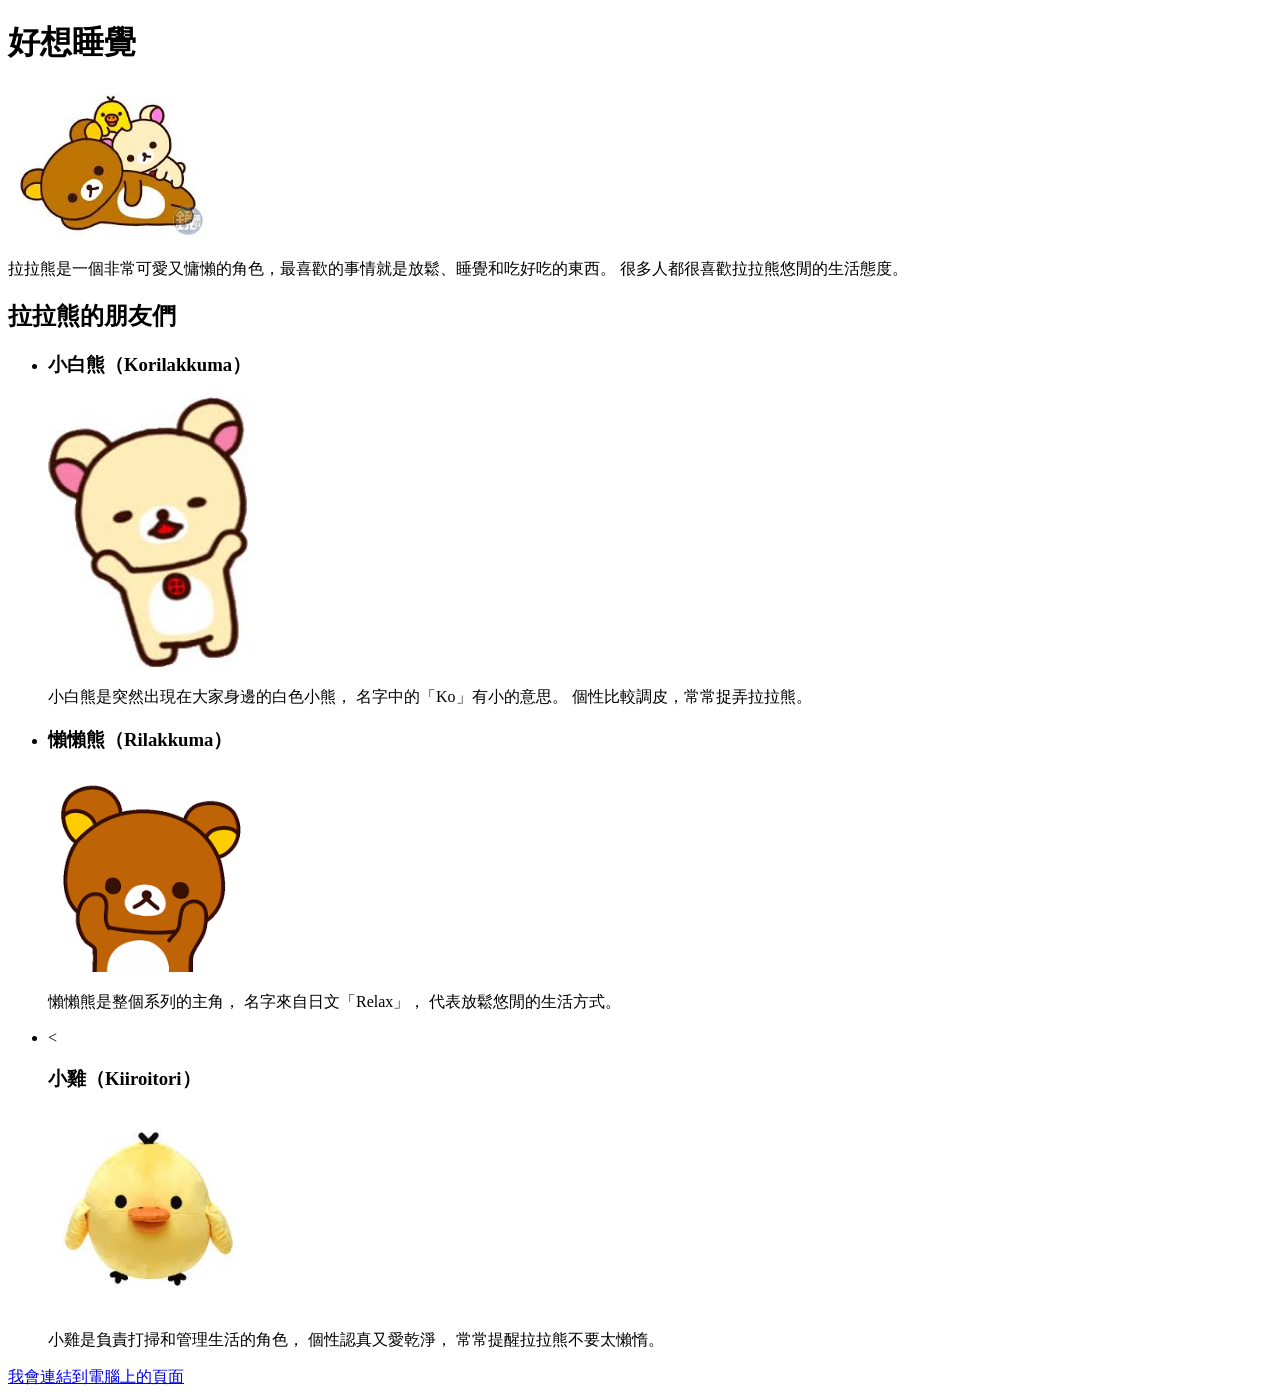
==== index.html @ 0cdb5a7a "0313" ====
<!DOCTYPE html>

<html lang="zh-Hant-TW">

<head>
<meta charset="utf-8">
<title>拉拉熊角色介紹</title>
</head>

<body>

<h1>好想睡覺</h1>

<img src="拉拉熊們.jfif" width="200" alt="拉拉熊">

<p>
拉拉熊是一個非常可愛又慵懶的角色，最喜歡的事情就是放鬆、睡覺和吃好吃的東西。
很多人都很喜歡拉拉熊悠閒的生活態度。
</p>

<h2>拉拉熊的朋友們</h2>


<ul>
    <li><h3>小白熊（Korilakkuma）</h3></li>
<img src="小白熊 .jfif" width="200" alt="小白熊">
<p>
小白熊是突然出現在大家身邊的白色小熊，
名字中的「Ko」有小的意思。
個性比較調皮，常常捉弄拉拉熊。
</p>

    <li><h3>懶懶熊（Rilakkuma）</h3></li>
<img src="拉拉熊.png" width="200" alt="拉拉熊">
<p>
懶懶熊是整個系列的主角，
名字來自日文「Relax」，
代表放鬆悠閒的生活方式。
</p>

    <li><<h3>小雞（Kiiroitori）</h3></li>
<img src="小雞.jfif" width="200" alt="小雞">
<p>
小雞是負責打掃和管理生活的角色，
個性認真又愛乾淨，
常常提醒拉拉熊不要太懶惰。
</ul>
</p>
<a href="new place.html"> 我會連結到電腦上的頁面</a>



</body>

</html>
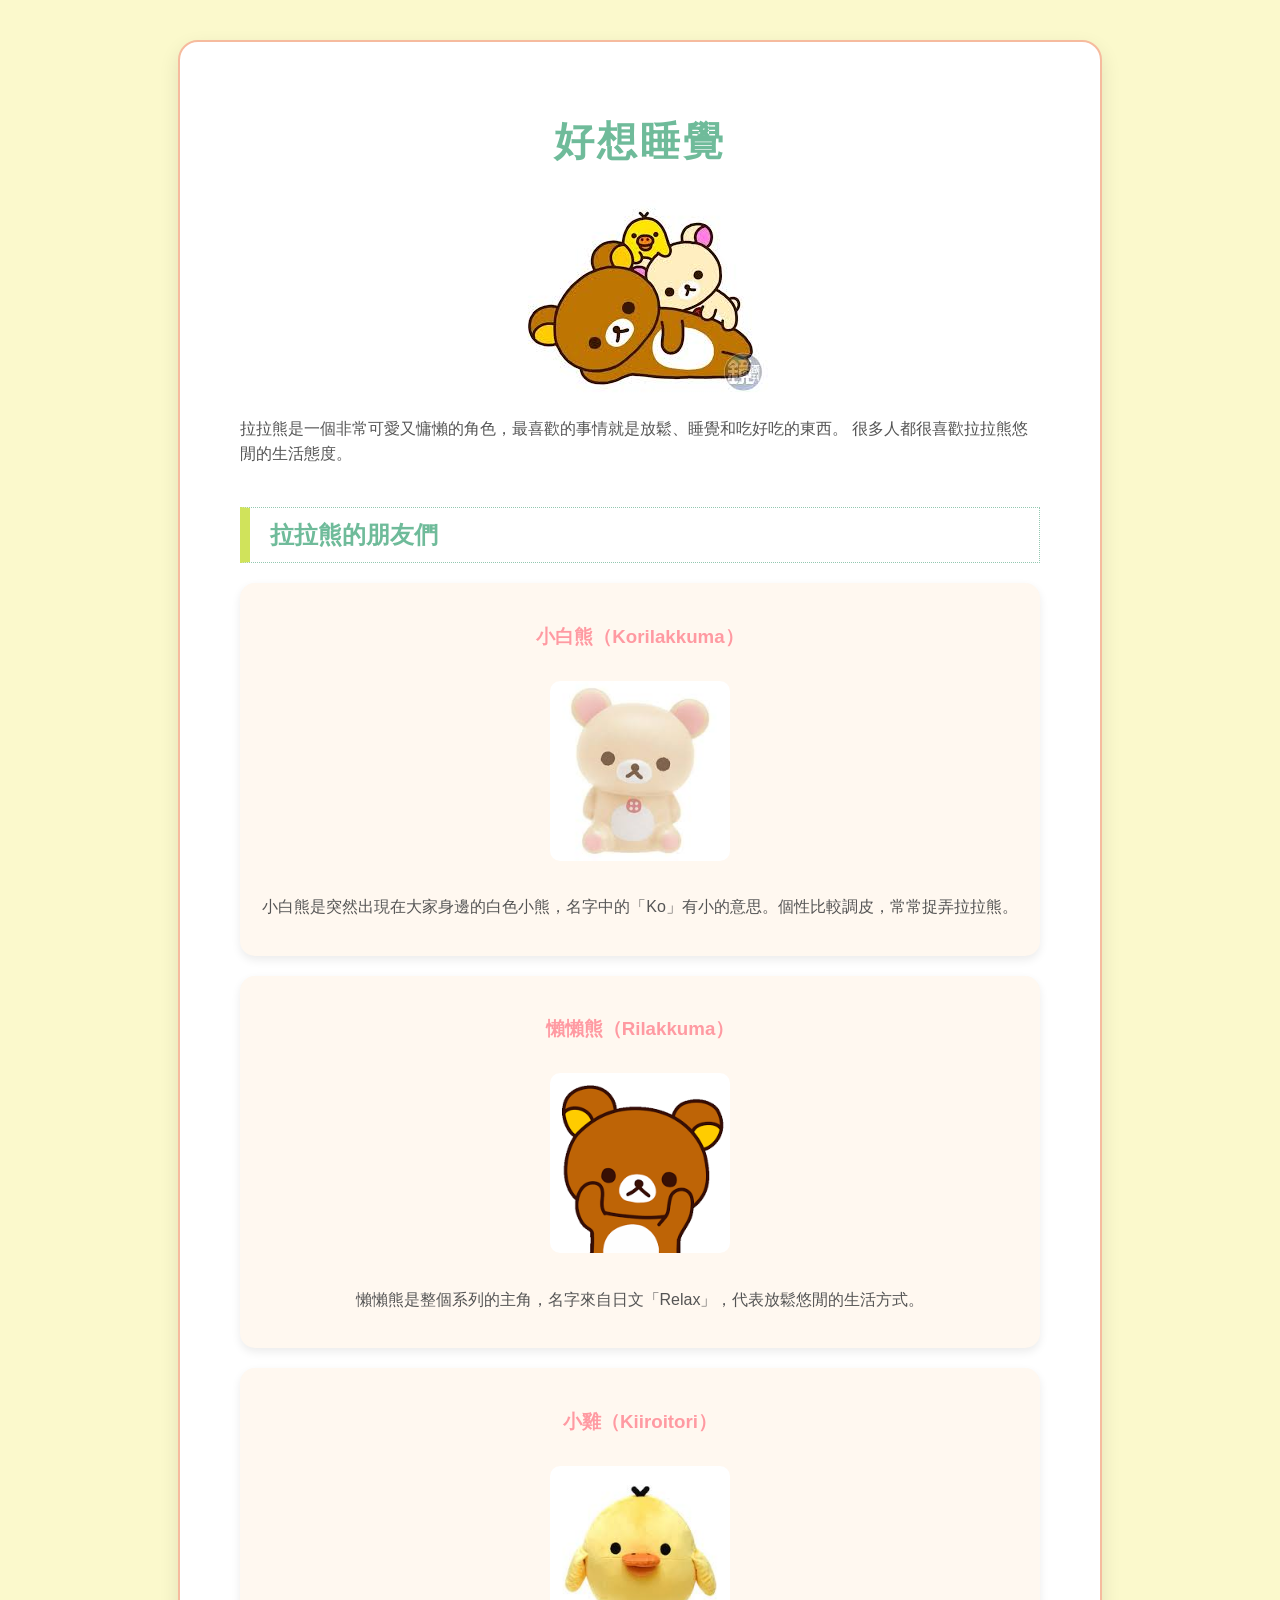
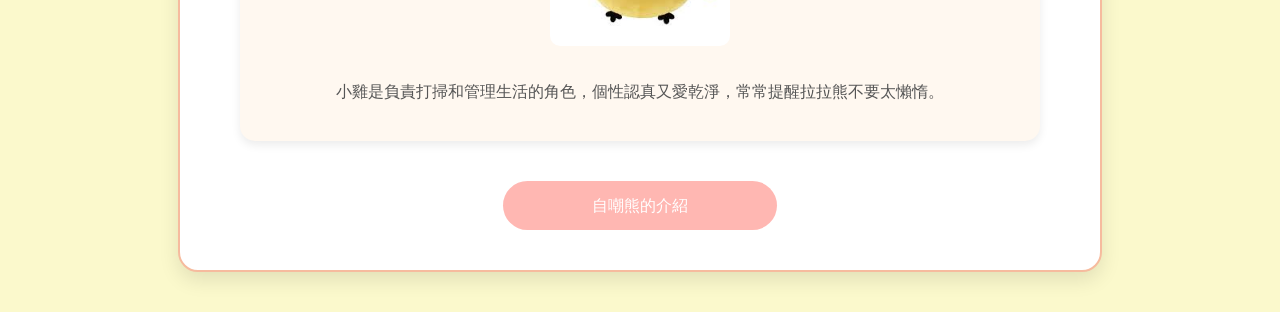
==== commit 1ab3f63e: "add css" ====
--- a/index.html
+++ b/index.html
@@ -1,17 +1,17 @@
 <!DOCTYPE html>
-
 <html lang="zh-Hant-TW">
-
 <head>
 <meta charset="utf-8">
 <title>拉拉熊角色介紹</title>
+<link href="style.css" rel="stylesheet">
 </head>
 
 <body>
+<div id="wrap">
 
 <h1>好想睡覺</h1>
 
-<img src="拉拉熊們.jfif" width="200" alt="拉拉熊">
+<img src="拉拉熊們.jfif" alt="拉拉熊" class="main-img">
 
 <p>
 拉拉熊是一個非常可愛又慵懶的角色，最喜歡的事情就是放鬆、睡覺和吃好吃的東西。
@@ -20,36 +20,30 @@
 
 <h2>拉拉熊的朋友們</h2>
 
+<ul class="character-list">
 
-<ul>
-    <li><h3>小白熊（Korilakkuma）</h3></li>
-<img src="小白熊 .jfif" width="200" alt="小白熊">
-<p>
-小白熊是突然出現在大家身邊的白色小熊，
-名字中的「Ko」有小的意思。
-個性比較調皮，常常捉弄拉拉熊。
-</p>
+<li>
+    <h3>小白熊（Korilakkuma）</h3>
+    <img src="小白熊.jfif" alt="小白熊">
+    <p>小白熊是突然出現在大家身邊的白色小熊，名字中的「Ko」有小的意思。個性比較調皮，常常捉弄拉拉熊。</p>
+</li>
 
-    <li><h3>懶懶熊（Rilakkuma）</h3></li>
-<img src="拉拉熊.png" width="200" alt="拉拉熊">
-<p>
-懶懶熊是整個系列的主角，
-名字來自日文「Relax」，
-代表放鬆悠閒的生活方式。
-</p>
+<li>
+    <h3>懶懶熊（Rilakkuma）</h3>
+    <img src="拉拉熊.png" alt="拉拉熊">
+    <p>懶懶熊是整個系列的主角，名字來自日文「Relax」，代表放鬆悠閒的生活方式。</p>
+</li>
 
-    <li><<h3>小雞（Kiiroitori）</h3></li>
-<img src="小雞.jfif" width="200" alt="小雞">
-<p>
-小雞是負責打掃和管理生活的角色，
-個性認真又愛乾淨，
-常常提醒拉拉熊不要太懶惰。
+<li>
+    <h3>小雞（Kiiroitori）</h3>
+    <img src="小雞.jfif" alt="小雞">
+    <p>小雞是負責打掃和管理生活的角色，個性認真又愛乾淨，常常提醒拉拉熊不要太懶惰。</p>
+</li>
+
 </ul>
-</p>
-<a href="new place.html"> 我會連結到電腦上的頁面</a>
 
+<a href="new place.html" class="btn">自嘲熊的介紹</a>
 
-
+</div>
 </body>
-
-</html>
+</html>
--- a/style.css
+++ b/style.css
@@ -0,0 +1,94 @@
+/* 整體背景 */
+body {
+    background-color: #fbf9cc;
+    background-image: url(https://i.imgur.com/0C1CQ84.png);
+    background-repeat: repeat-x;
+    font-family: "微軟正黑體", sans-serif;
+    line-height: 1.6;
+}
+
+/* 外框 */
+#wrap {
+    width: 800px;
+    margin: 40px auto;
+    padding: 40px 60px;
+    border-radius: 20px;
+    border: 2px solid #f6bb9e;
+    background-color: #fff;
+    box-shadow: 0 8px 20px rgba(0,0,0,0.1);
+}
+
+/* 主標題 */
+h1 {
+    color: #6fbb9a;
+    text-align: center;
+    font-size: 250%;
+    letter-spacing: 3px;
+}
+
+/* 副標題 */
+h2 {
+    color: #6fbb9a;
+    border: #94c8b1 1px dotted;
+    border-left: #d0e35b 10px solid;
+    padding: 8px 20px;
+    margin-top: 40px;
+}
+
+/* 角色標題 */
+h3 {
+    color: #ff9aa2;
+}
+
+/* 主圖片 */
+.main-img {
+    display: block;
+    margin: 20px auto;
+    border-radius: 15px;
+}
+
+/* 角色列表 */
+.character-list {
+    list-style: none;
+    padding: 0;
+}
+
+/* 每個角色卡片 */
+.character-list li {
+    background: #fff8f0;
+    margin: 20px 0;
+    padding: 20px;
+    border-radius: 15px;
+    box-shadow: 0 4px 10px rgba(0,0,0,0.08);
+    text-align: center;
+}
+
+/* 角色圖片 */
+.character-list img {
+    width: 180px;
+    border-radius: 10px;
+    margin: 10px 0;
+}
+
+/* 文字 */
+p {
+    color: #555;
+}
+
+/* 按鈕 */
+.btn {
+    display: block;
+    width: 250px;
+    text-align: center;
+    margin: 40px auto 0;
+    padding: 12px;
+    background-color: #ffb7b2;
+    color: white;
+    text-decoration: none;
+    border-radius: 30px;
+    transition: 0.3s;
+}
+
+.btn:hover {
+    background-color: #ff9aa2;
+}
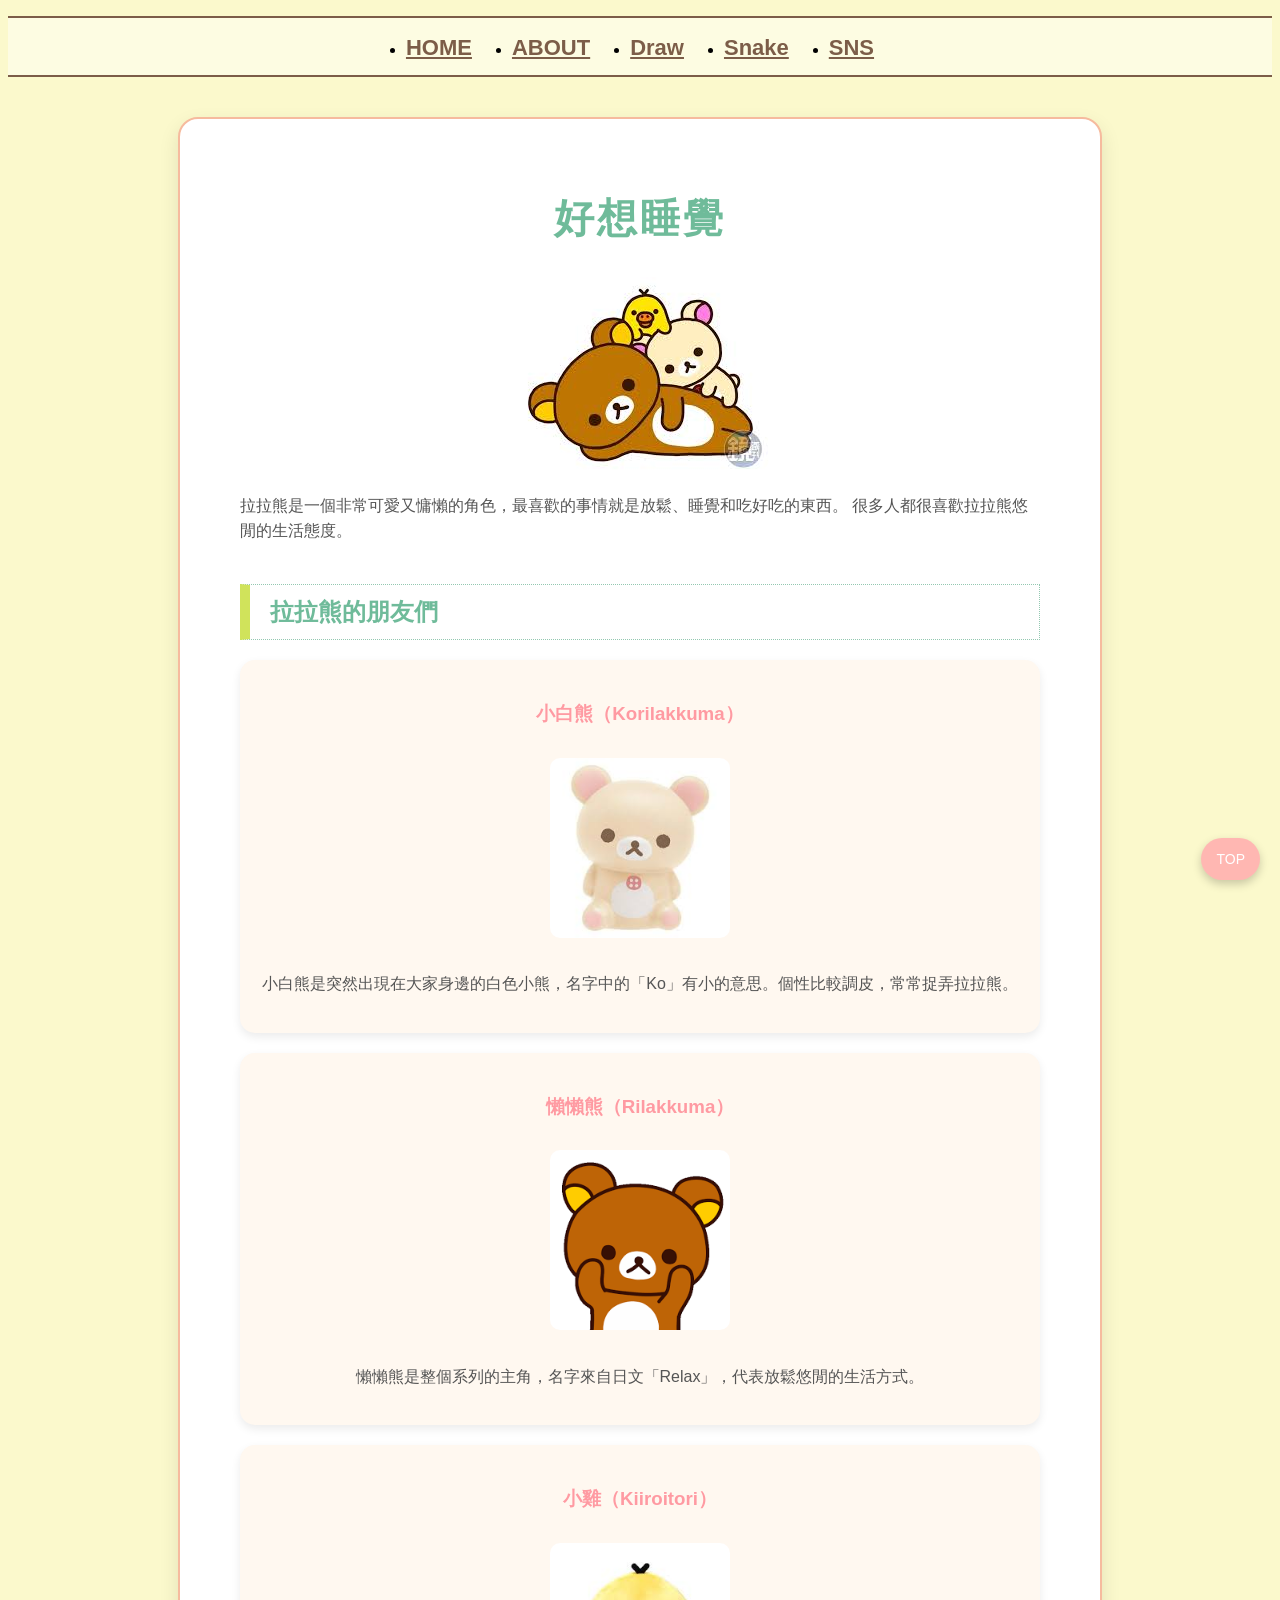
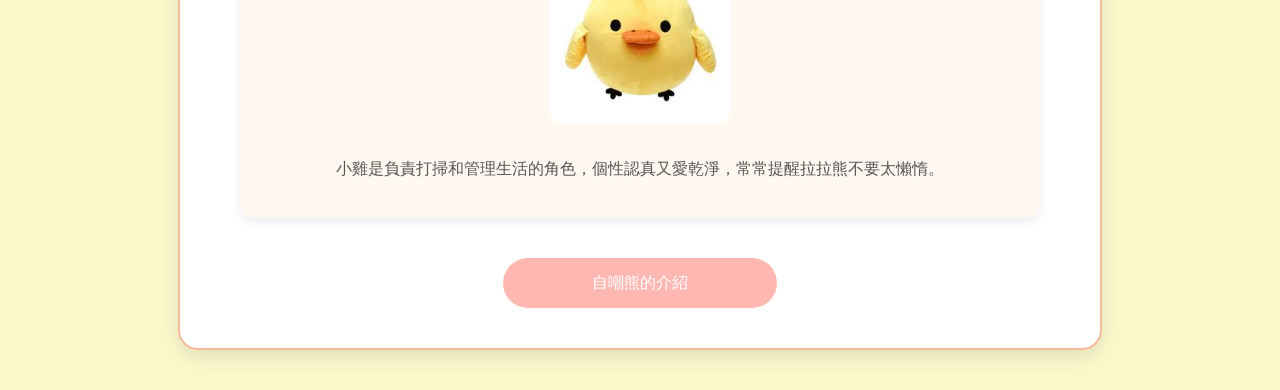
==== commit 74868032: "add top" ====
--- a/index.html
+++ b/index.html
@@ -1,5 +1,6 @@
 <!DOCTYPE html>
 <html lang="zh-Hant-TW">
+
 <head>
 <meta charset="utf-8">
 <title>拉拉熊角色介紹</title>
@@ -7,6 +8,21 @@
 </head>
 
 <body>
+
+<!-- 導覽列 -->
+<header>
+  <nav>
+    <ul>
+      <li><a href="#">HOME</a></li>
+      <li><a href="#">ABOUT</a></li>
+      <li><a href="#">Draw</a></li>
+      <li><a href="#">Snake</a></li>
+      <li><a href="#">SNS</a></li>
+    </ul>
+  </nav>
+</header>
+
+<!-- 外框開始 -->
 <div id="wrap">
 
 <h1>好想睡覺</h1>
@@ -45,5 +61,10 @@
 <a href="new place.html" class="btn">自嘲熊的介紹</a>
 
 </div>
+<!-- 外框結束 -->
+
+<!-- TOP 按鈕（放最外面） -->
+<a href="#wrap" id="top">TOP</a>
+
 </body>
 </html>
--- a/style.css
+++ b/style.css
@@ -91,4 +91,43 @@
 
 .btn:hover {
     background-color: #ff9aa2;
-}+}
+
+/* 回到頂部按鈕 */
+#top {
+    position: fixed;
+    bottom: 20px;
+    right: 20px;
+    background-color: #ffb7b2;
+    color: white;
+    padding: 10px 15px;
+    border-radius: 50px;
+    text-decoration: none;
+    font-size: 14px;
+    box-shadow: 0 4px 10px rgba(0,0,0,0.2);
+    transition: 0.3s;
+}
+
+#top:hover {
+    background-color: #ff9aa2;
+}
+
+header nav ul {
+  display: flex;
+  justify-content: center;
+  border-top: 2px solid #7c5d48;
+  border-bottom: 2px solid #7c5d48;
+  background-color: rgba(255,255,255,0.42);
+  padding: 12px 0px 10px;
+}
+header nav ul li {
+  margin: 0 20px;
+}
+header nav ul li a {
+  font-size: 22px;
+  font-weight: bold;
+  color: #7c5d48;
+}
+header nav ul li a:hover {
+  text-decoration: underline double;
+}
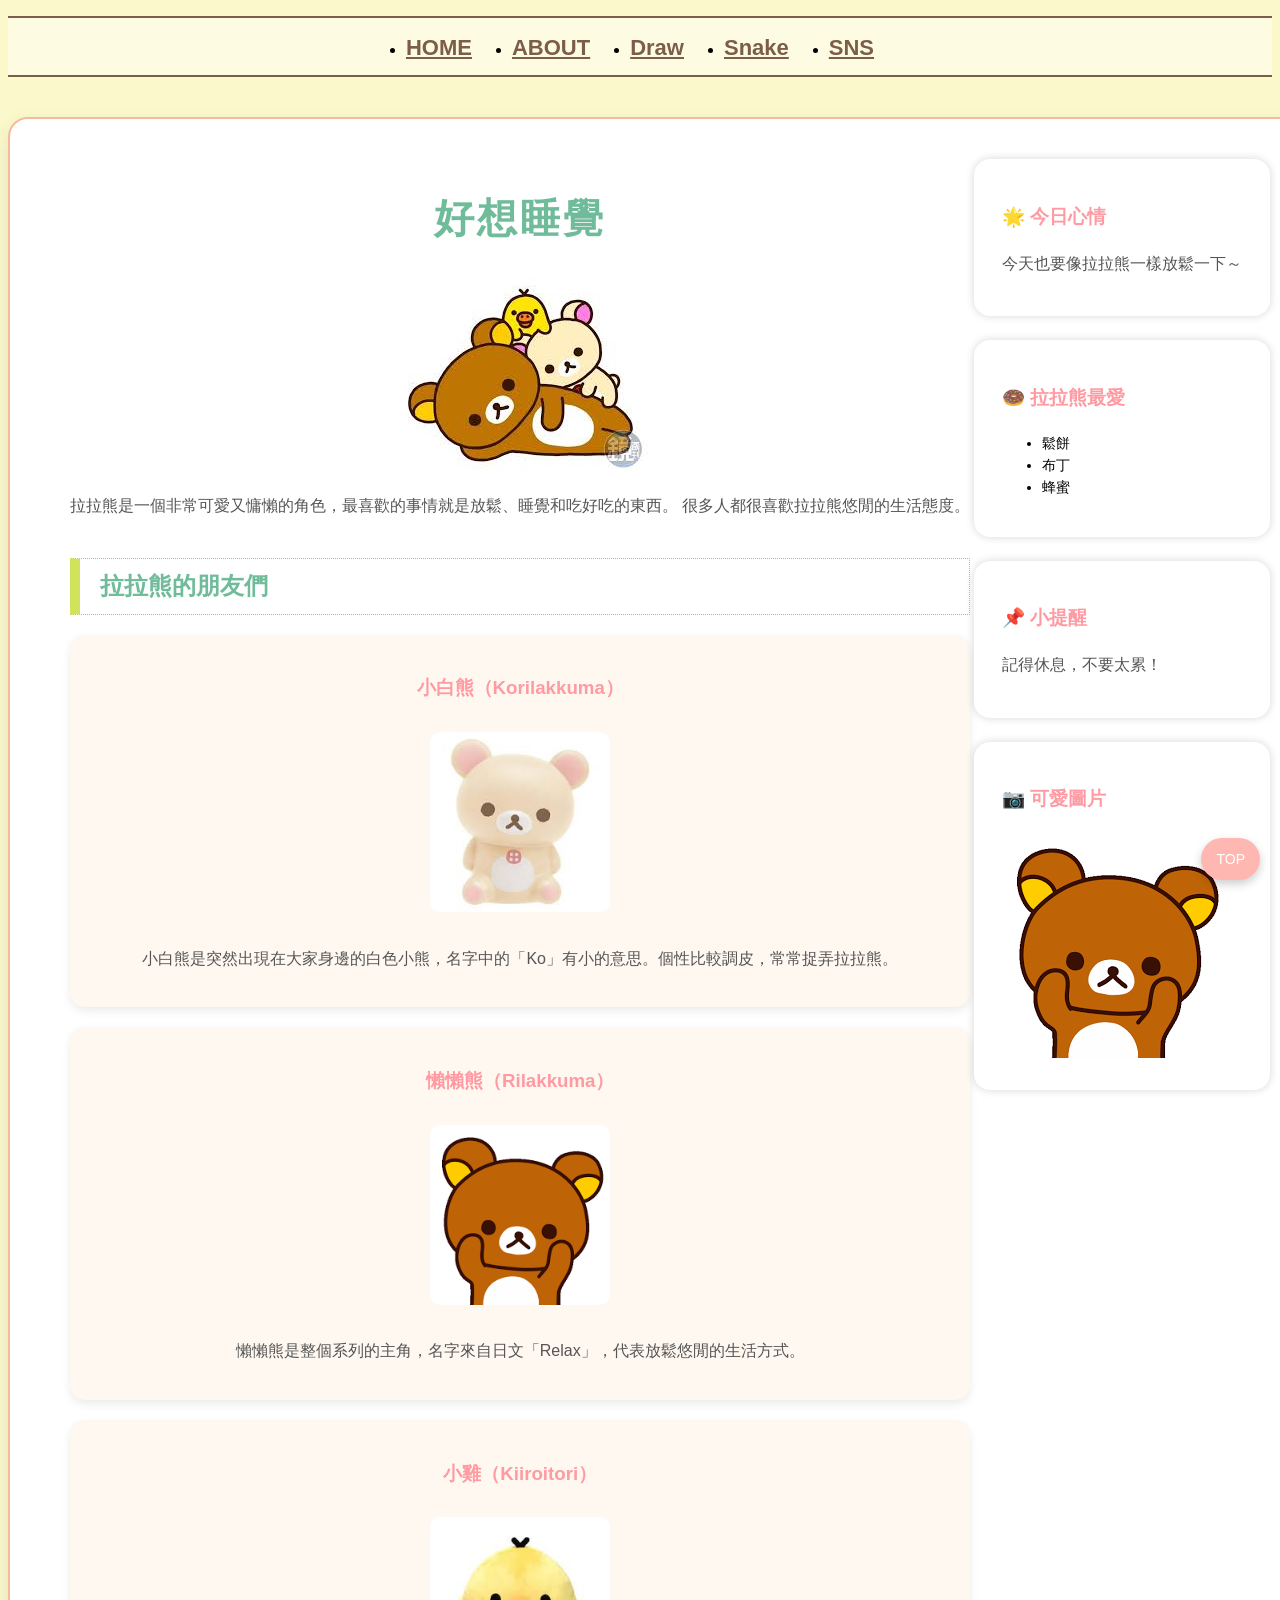
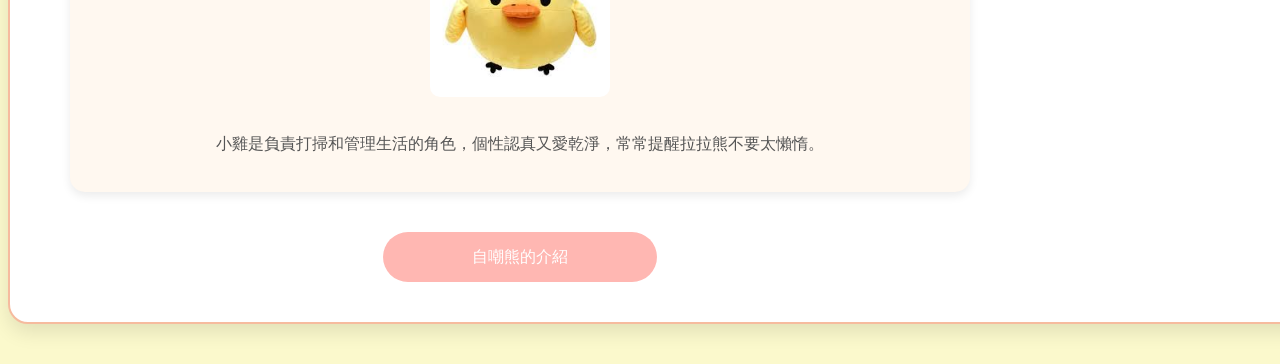
==== commit 238c0f76: "add more css" ====
--- a/index.html
+++ b/index.html
@@ -24,42 +24,66 @@
 
 <!-- 外框開始 -->
 <div id="wrap">
+  <main>
+    <h1>好想睡覺</h1>
 
-<h1>好想睡覺</h1>
+    <img src="拉拉熊們.jfif" alt="拉拉熊" class="main-img">
 
-<img src="拉拉熊們.jfif" alt="拉拉熊" class="main-img">
+    <p>
+    拉拉熊是一個非常可愛又慵懶的角色，最喜歡的事情就是放鬆、睡覺和吃好吃的東西。
+    很多人都很喜歡拉拉熊悠閒的生活態度。
+    </p>
 
-<p>
-拉拉熊是一個非常可愛又慵懶的角色，最喜歡的事情就是放鬆、睡覺和吃好吃的東西。
-很多人都很喜歡拉拉熊悠閒的生活態度。
-</p>
+    <h2>拉拉熊的朋友們</h2>
 
-<h2>拉拉熊的朋友們</h2>
+    <ul class="character-list">
 
-<ul class="character-list">
+    <li>
+        <h3>小白熊（Korilakkuma）</h3>
+        <img src="小白熊.jfif" alt="小白熊">
+        <p>小白熊是突然出現在大家身邊的白色小熊，名字中的「Ko」有小的意思。個性比較調皮，常常捉弄拉拉熊。</p>
+    </li>
 
-<li>
-    <h3>小白熊（Korilakkuma）</h3>
-    <img src="小白熊.jfif" alt="小白熊">
-    <p>小白熊是突然出現在大家身邊的白色小熊，名字中的「Ko」有小的意思。個性比較調皮，常常捉弄拉拉熊。</p>
-</li>
+    <li>
+        <h3>懶懶熊（Rilakkuma）</h3>
+        <img src="拉拉熊.png" alt="拉拉熊">
+        <p>懶懶熊是整個系列的主角，名字來自日文「Relax」，代表放鬆悠閒的生活方式。</p>
+    </li>
 
-<li>
-    <h3>懶懶熊（Rilakkuma）</h3>
-    <img src="拉拉熊.png" alt="拉拉熊">
-    <p>懶懶熊是整個系列的主角，名字來自日文「Relax」，代表放鬆悠閒的生活方式。</p>
-</li>
+    <li>
+        <h3>小雞（Kiiroitori）</h3>
+        <img src="小雞.jfif" alt="小雞">
+        <p>小雞是負責打掃和管理生活的角色，個性認真又愛乾淨，常常提醒拉拉熊不要太懶惰。</p>
+    </li>
 
-<li>
-    <h3>小雞（Kiiroitori）</h3>
-    <img src="小雞.jfif" alt="小雞">
-    <p>小雞是負責打掃和管理生活的角色，個性認真又愛乾淨，常常提醒拉拉熊不要太懶惰。</p>
-</li>
+    </ul>
 
-</ul>
+    <a href="new place.html" class="btn">自嘲熊的介紹</a>
+    </main>
+<aside>
+  <nav class="my-favorites">
+    <h3>🌟 今日心情</h3>
+    <p>今天也要像拉拉熊一樣放鬆一下～</p>
+  </nav>
+  <nav class="status-box">
+    <h3>🍩 拉拉熊最愛</h3>
+    <ul>
+      <li>鬆餅</li>
+      <li>布丁</li>
+      <li>蜂蜜</li>
+    </ul>
+  </nav>
 
-<a href="new place.html" class="btn">自嘲熊的介紹</a>
+  <nav class="card">
+    <h3>📌 小提醒</h3>
+    <p>記得休息，不要太累！</p>
+  </nav>
 
+  <nav class="card">
+    <h3>📷 可愛圖片</h3>
+    <img src="拉拉熊.png" alt="拉拉熊" class="side-img">
+  </nav>
+</aside>
 </div>
 <!-- 外框結束 -->
 
--- a/style.css
+++ b/style.css
@@ -7,15 +7,34 @@
     line-height: 1.6;
 }
 
+aside nav {
+  border-radius: 16px;
+  background-color: #ffffff;
+  box-shadow: 0px 0px 8px rgba(0,0,0,0.16);
+  padding: 24px 28px;
+  margin-bottom: 24px;
+}
+aside nav h2 {
+  margin-bottom: 18px;
+  font-size: 22px;
+  font-weight: bold;
+  color: #7c5d48;
+}
+aside nav ul {
+  font-size: 14px;
+}
+
 /* 外框 */
 #wrap {
-    width: 800px;
+    width: 1200px;
     margin: 40px auto;
     padding: 40px 60px;
     border-radius: 20px;
     border: 2px solid #f6bb9e;
     background-color: #fff;
     box-shadow: 0 8px 20px rgba(0,0,0,0.1);
+    display: flex;
+    justify-content: space-between;
 }
 
 /* 主標題 */
@@ -131,3 +150,7 @@
 header nav ul li a:hover {
   text-decoration: underline double;
 }
+.sidebar {
+  position: sticky;
+  top: 20px;
+}
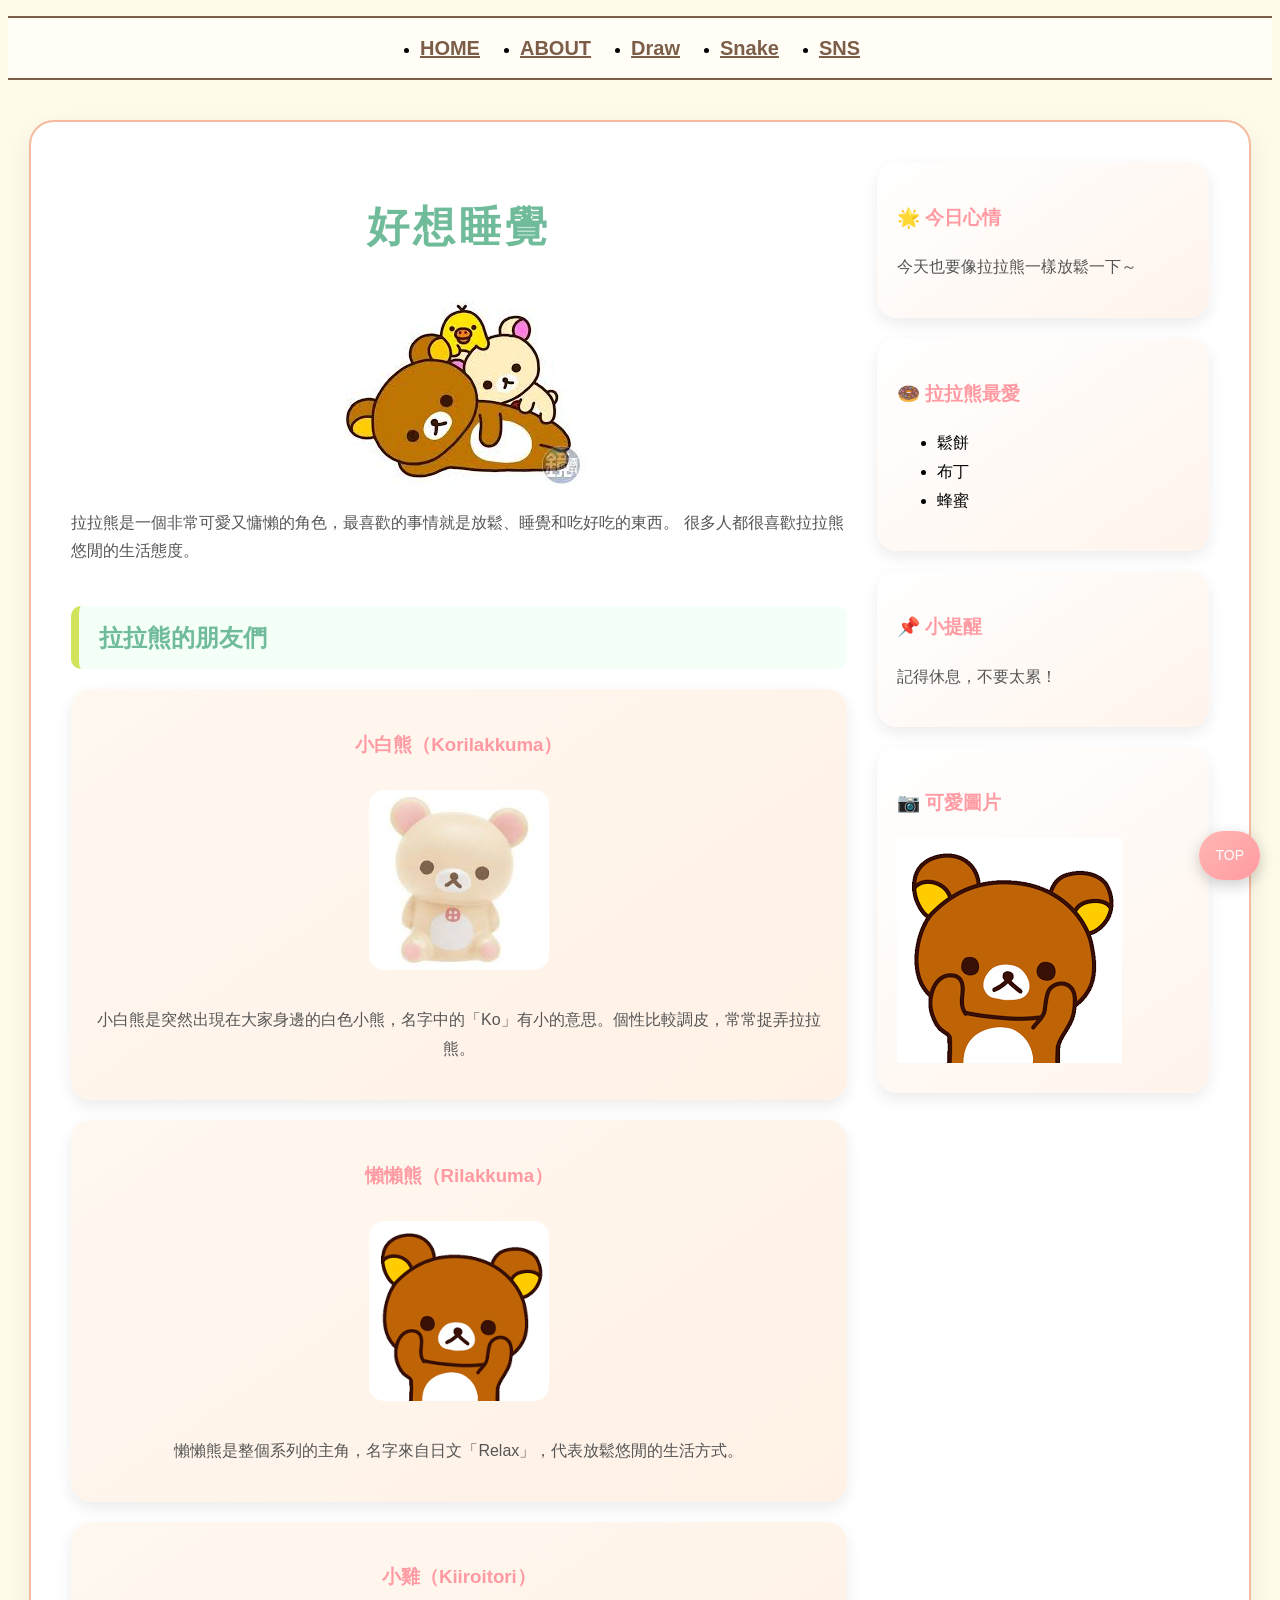
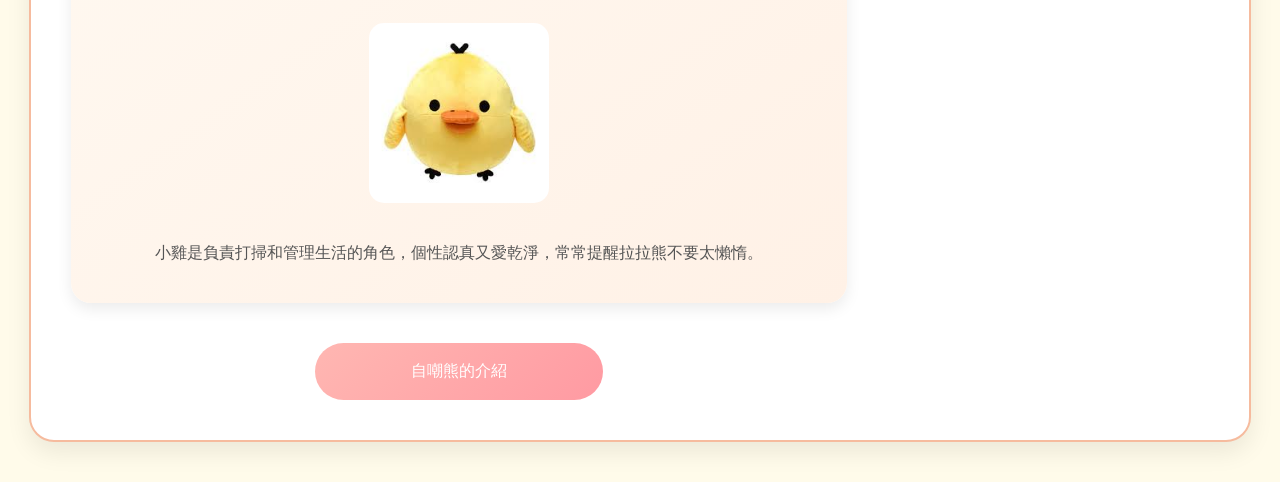
==== commit 720435da: "add js" ====
--- a/index.html
+++ b/index.html
@@ -5,6 +5,7 @@
 <meta charset="utf-8">
 <title>拉拉熊角色介紹</title>
 <link href="style.css" rel="stylesheet">
+<script src="script.js" defer></script>
 </head>
 
 <body>
@@ -60,7 +61,7 @@
 
     <a href="new place.html" class="btn">自嘲熊的介紹</a>
     </main>
-<aside>
+<aside class="sidebar">
   <nav class="my-favorites">
     <h3>🌟 今日心情</h3>
     <p>今天也要像拉拉熊一樣放鬆一下～</p>
@@ -90,5 +91,9 @@
 <!-- TOP 按鈕（放最外面） -->
 <a href="#wrap" id="top">TOP</a>
 
+
+  <script>
+      //JavaScript寫這裡
+  </script>
 </body>
 </html>
--- a/style.css
+++ b/style.css
@@ -1,107 +1,140 @@
-/* 整體背景 */
+/* 🌼 整體設定 */
 body {
-    background-color: #fbf9cc;
+    background-color: #fffbea;
     background-image: url(https://i.imgur.com/0C1CQ84.png);
     background-repeat: repeat-x;
-    font-family: "微軟正黑體", sans-serif;
-    line-height: 1.6;
+    font-family: "微軟正黑體", "Noto Sans TC", sans-serif;
+    line-height: 1.8;
 }
 
-aside nav {
-  border-radius: 16px;
-  background-color: #ffffff;
-  box-shadow: 0px 0px 8px rgba(0,0,0,0.16);
-  padding: 24px 28px;
-  margin-bottom: 24px;
-}
-aside nav h2 {
-  margin-bottom: 18px;
-  font-size: 22px;
-  font-weight: bold;
-  color: #7c5d48;
-}
-aside nav ul {
-  font-size: 14px;
+/* 🌸 外框 */
+#wrap {
+    max-width: 1200px;
+    width: 90%;
+    margin: 40px auto;
+    padding: 40px;
+    border-radius: 25px;
+    border: 2px solid #f6bb9e;
+    background-color: #ffffff;
+    box-shadow: 0 10px 25px rgba(0,0,0,0.08);
+
+    display: flex;
+    gap: 30px;
 }
 
-/* 外框 */
-#wrap {
-    width: 1200px;
-    margin: 40px auto;
-    padding: 40px 60px;
-    border-radius: 20px;
-    border: 2px solid #f6bb9e;
-    background-color: #fff;
-    box-shadow: 0 8px 20px rgba(0,0,0,0.1);
-    display: flex;
-    justify-content: space-between;
+/* 📱 RWD */
+@media (max-width: 768px) {
+    #wrap {
+        flex-direction: column;
+    }
+
+    main, aside {
+        width: 100%;
+    }
 }
 
-/* 主標題 */
+/* 🧸 主內容 */
+main {
+    width: 70%;
+}
+
+aside {
+    width: 30%;
+}
+
+/* 🌟 sticky側邊 */
+.sidebar {
+    position: sticky;
+    top: 20px;
+}
+
+/* 🧁 側邊卡片 */
+aside nav {
+    border-radius: 20px;
+    background: linear-gradient(145deg, #ffffff, #fff4ec);
+    box-shadow: 0 6px 15px rgba(0,0,0,0.08);
+    padding: 20px;
+    margin-bottom: 20px;
+    transition: 0.3s;
+}
+
+aside nav:hover {
+    transform: translateY(-5px);
+}
+
+/* 🏷 標題 */
 h1 {
     color: #6fbb9a;
     text-align: center;
-    font-size: 250%;
-    letter-spacing: 3px;
+    font-size: 260%;
+    letter-spacing: 4px;
 }
 
-/* 副標題 */
 h2 {
     color: #6fbb9a;
-    border: #94c8b1 1px dotted;
-    border-left: #d0e35b 10px solid;
-    padding: 8px 20px;
+    border-left: 8px solid #d0e35b;
+    background: #f4fff8;
+    padding: 10px 20px;
     margin-top: 40px;
+    border-radius: 10px;
 }
 
-/* 角色標題 */
 h3 {
     color: #ff9aa2;
 }
 
-/* 主圖片 */
+/* 🖼 圖片 */
+img {
+    max-width: 100%;
+    height: auto;
+}
+
 .main-img {
     display: block;
     margin: 20px auto;
-    border-radius: 15px;
+    border-radius: 20px;
 }
 
-/* 角色列表 */
+/* 📦 角色卡片 */
 .character-list {
     list-style: none;
     padding: 0;
 }
 
-/* 每個角色卡片 */
 .character-list li {
-    background: #fff8f0;
+    background: linear-gradient(145deg, #fff8f0, #fff1e6);
     margin: 20px 0;
     padding: 20px;
-    border-radius: 15px;
-    box-shadow: 0 4px 10px rgba(0,0,0,0.08);
+    border-radius: 20px;
+    box-shadow: 0 6px 15px rgba(0,0,0,0.08);
     text-align: center;
+    transition: 0.3s;
 }
 
-/* 角色圖片 */
+.character-list li:hover {
+    transform: translateY(-8px) scale(1.02);
+}
+
+/* 🧸 角色圖片 */
 .character-list img {
     width: 180px;
-    border-radius: 10px;
+    border-radius: 15px;
     margin: 10px 0;
 }
 
-/* 文字 */
+/* ✏️ 文字 */
 p {
     color: #555;
 }
 
-/* 按鈕 */
+/* 🍡 按鈕 */
 .btn {
     display: block;
-    width: 250px;
+    width: 260px;
     text-align: center;
     margin: 40px auto 0;
-    padding: 12px;
-    background-color: #ffb7b2;
+    padding: 14px;
+    background: linear-gradient(135deg, #ffb7b2, #ff9aa2);
     color: white;
     text-decoration: none;
     border-radius: 30px;
@@ -109,48 +142,50 @@
 }
 
 .btn:hover {
-    background-color: #ff9aa2;
+    transform: scale(1.05);
+    box-shadow: 0 5px 15px rgba(255,154,162,0.4);
 }
 
-/* 回到頂部按鈕 */
+/* 🔝 TOP按鈕 */
 #top {
     position: fixed;
     bottom: 20px;
     right: 20px;
-    background-color: #ffb7b2;
+    background: linear-gradient(135deg, #ffb7b2, #ff9aa2);
     color: white;
-    padding: 10px 15px;
+    padding: 12px 16px;
     border-radius: 50px;
     text-decoration: none;
     font-size: 14px;
-    box-shadow: 0 4px 10px rgba(0,0,0,0.2);
+    box-shadow: 0 5px 15px rgba(0,0,0,0.2);
     transition: 0.3s;
 }
 
 #top:hover {
-    background-color: #ff9aa2;
+    transform: translateY(-3px);
 }
 
+/* 🧭 導覽列 */
 header nav ul {
-  display: flex;
-  justify-content: center;
-  border-top: 2px solid #7c5d48;
-  border-bottom: 2px solid #7c5d48;
-  background-color: rgba(255,255,255,0.42);
-  padding: 12px 0px 10px;
+    display: flex;
+    justify-content: center;
+    border-top: 2px solid #7c5d48;
+    border-bottom: 2px solid #7c5d48;
+    background-color: rgba(255,255,255,0.6);
+    padding: 12px 0;
 }
+
 header nav ul li {
-  margin: 0 20px;
+    margin: 0 20px;
 }
+
 header nav ul li a {
-  font-size: 22px;
-  font-weight: bold;
-  color: #7c5d48;
+    font-size: 20px;
+    font-weight: bold;
+    color: #7c5d48;
+    transition: 0.3s;
 }
+
 header nav ul li a:hover {
-  text-decoration: underline double;
-}
-.sidebar {
-  position: sticky;
-  top: 20px;
-}
+    color: #ff9aa2;
+}
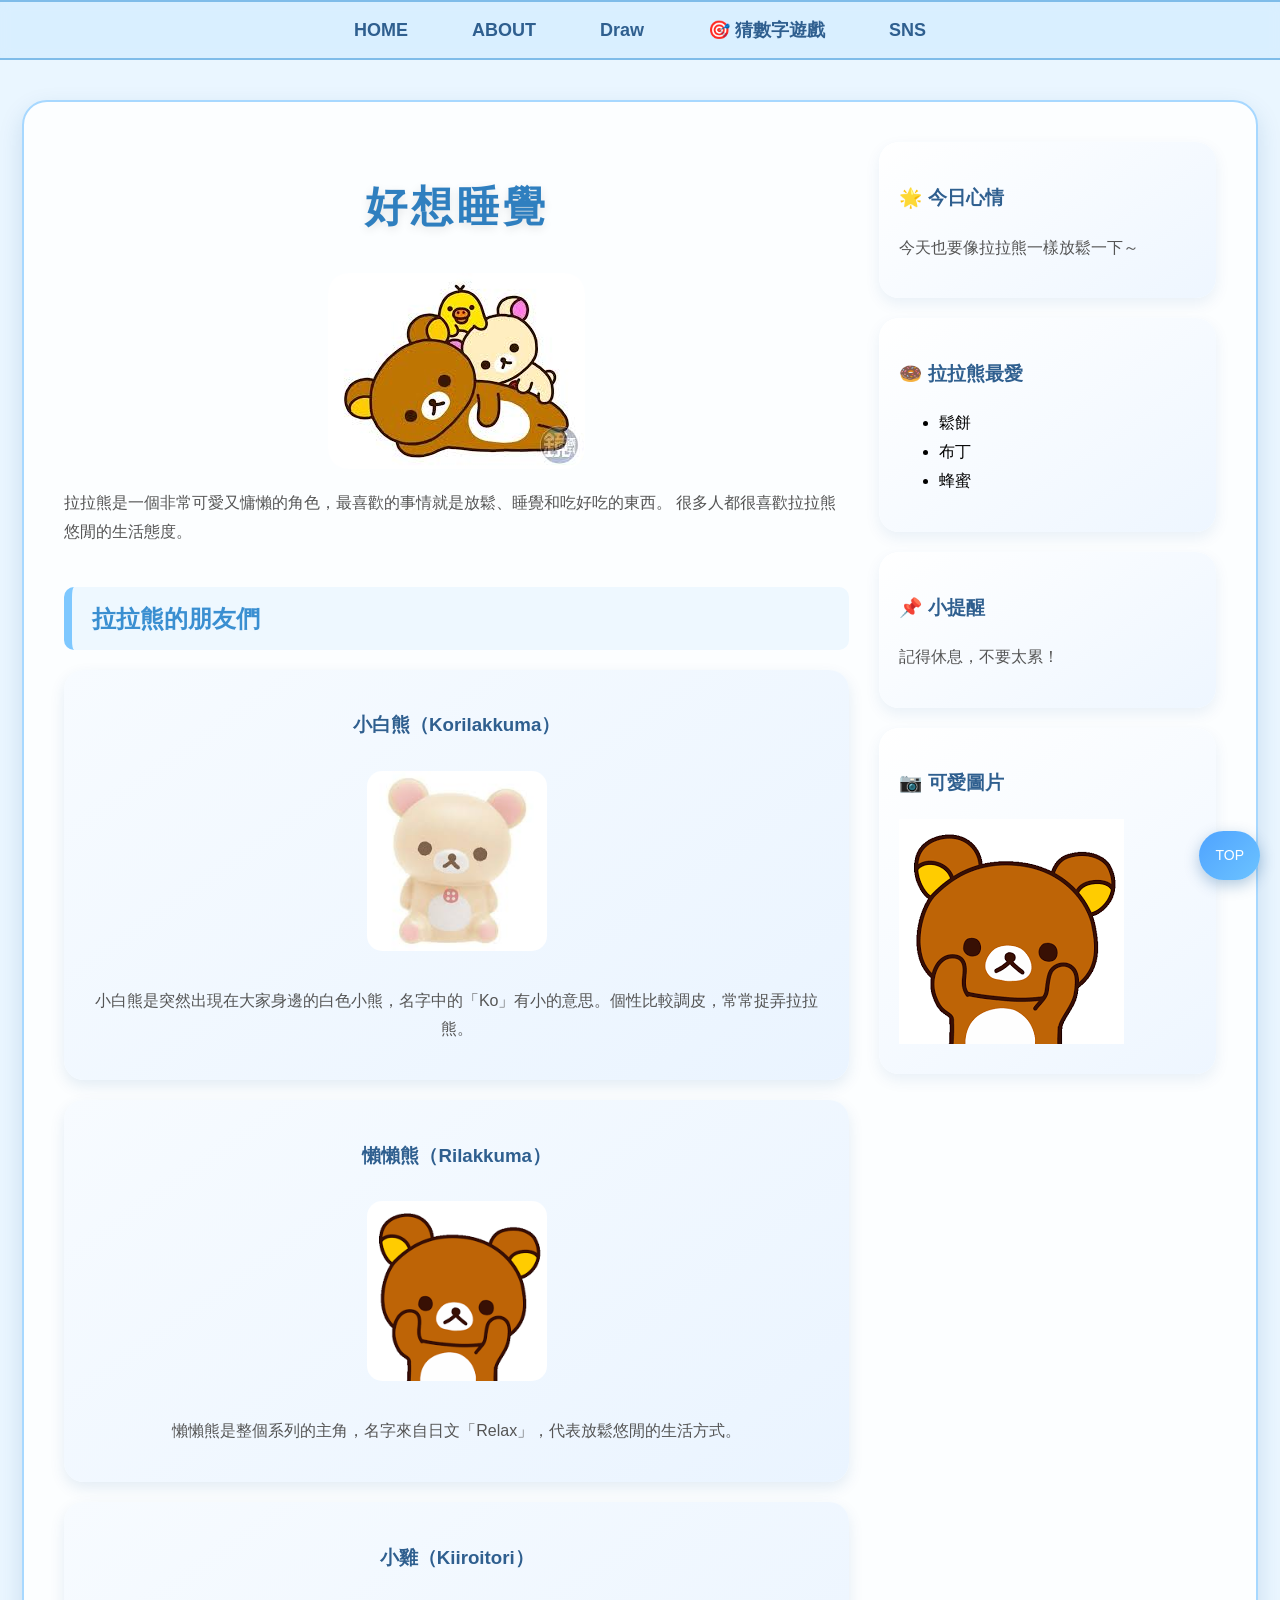
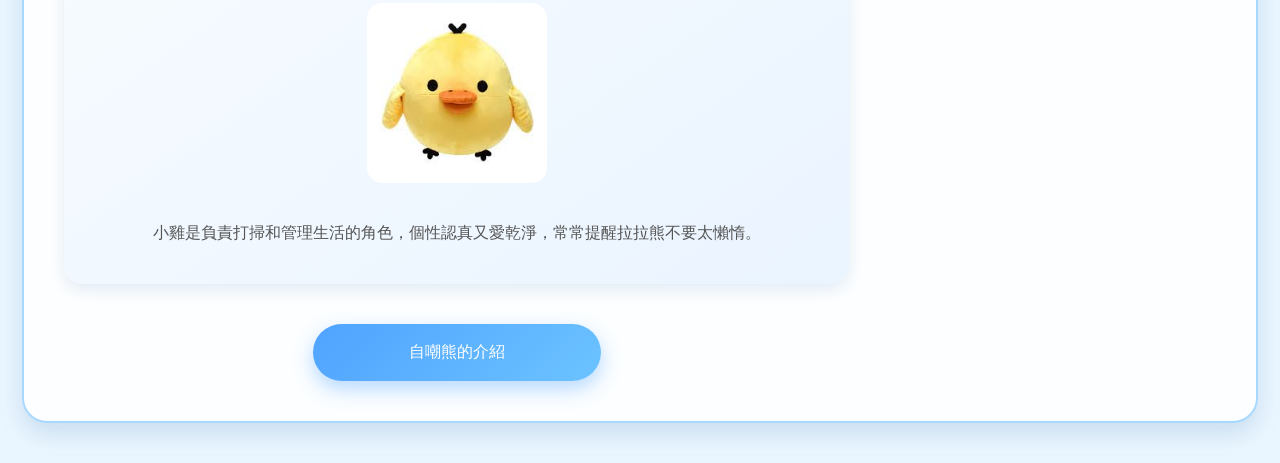
==== commit 3a6543ef: "finish" ====
--- a/index.html
+++ b/index.html
@@ -11,13 +11,14 @@
 <body>
 
 <!-- 導覽列 -->
+
 <header>
   <nav>
     <ul>
       <li><a href="#">HOME</a></li>
       <li><a href="#">ABOUT</a></li>
       <li><a href="#">Draw</a></li>
-      <li><a href="#">Snake</a></li>
+      <li><a href="guess.html">🎯 猜數字遊戲</a></li>
       <li><a href="#">SNS</a></li>
     </ul>
   </nav>
--- a/style.css
+++ b/style.css
@@ -1,10 +1,12 @@
-/* 🌼 整體設定 */
+/* 🌼 整體設定（藍色療癒風） */
 body {
-    background-color: #fffbea;
+    background-color: #eaf6ff;
     background-image: url(https://i.imgur.com/0C1CQ84.png);
     background-repeat: repeat-x;
+
     font-family: "微軟正黑體", "Noto Sans TC", sans-serif;
     line-height: 1.8;
+    margin: 0;
 }
 
 /* 🌸 外框 */
@@ -14,9 +16,11 @@
     margin: 40px auto;
     padding: 40px;
     border-radius: 25px;
-    border: 2px solid #f6bb9e;
-    background-color: #ffffff;
-    box-shadow: 0 10px 25px rgba(0,0,0,0.08);
+
+    border: 2px solid #a7d8ff;
+    background-color: rgba(255,255,255,0.85);
+
+    box-shadow: 0 10px 25px rgba(0,80,150,0.15);
 
     display: flex;
     gap: 30px;
@@ -42,7 +46,7 @@
     width: 30%;
 }
 
-/* 🌟 sticky側邊 */
+/* 🌟 sticky 側邊 */
 .sidebar {
     position: sticky;
     top: 20px;
@@ -51,10 +55,13 @@
 /* 🧁 側邊卡片 */
 aside nav {
     border-radius: 20px;
-    background: linear-gradient(145deg, #ffffff, #fff4ec);
-    box-shadow: 0 6px 15px rgba(0,0,0,0.08);
+
+    background: linear-gradient(145deg, #ffffff, #eef6ff);
+    box-shadow: 0 6px 15px rgba(0,80,150,0.08);
+
     padding: 20px;
     margin-bottom: 20px;
+
     transition: 0.3s;
 }
 
@@ -64,23 +71,25 @@
 
 /* 🏷 標題 */
 h1 {
-    color: #6fbb9a;
+    color: #2f7fbf;
     text-align: center;
     font-size: 260%;
     letter-spacing: 4px;
+    text-shadow: 0 3px 10px rgba(0,0,0,0.1);
 }
 
 h2 {
-    color: #6fbb9a;
-    border-left: 8px solid #d0e35b;
-    background: #f4fff8;
+    color: #3a8fd1;
+    border-left: 8px solid #7ec8ff;
+    background: #eef8ff;
+
     padding: 10px 20px;
     margin-top: 40px;
     border-radius: 10px;
 }
 
 h3 {
-    color: #ff9aa2;
+    color: #2f5f8f;
 }
 
 /* 🖼 圖片 */
@@ -102,11 +111,13 @@
 }
 
 .character-list li {
-    background: linear-gradient(145deg, #fff8f0, #fff1e6);
+    background: linear-gradient(145deg, #f7fbff, #eaf4ff);
     margin: 20px 0;
     padding: 20px;
-    border-radius: 20px;
-    box-shadow: 0 6px 15px rgba(0,0,0,0.08);
+
+    border-radius: 20px;
+    box-shadow: 0 6px 15px rgba(0,80,150,0.1);
+
     text-align: center;
     transition: 0.3s;
 }
@@ -132,18 +143,24 @@
     display: block;
     width: 260px;
     text-align: center;
+
     margin: 40px auto 0;
     padding: 14px;
-    background: linear-gradient(135deg, #ffb7b2, #ff9aa2);
-    color: white;
-    text-decoration: none;
+
+    background: linear-gradient(135deg, #4fa3ff, #6cc3ff);
+    color: white;
+    text-decoration: none;
+
     border-radius: 30px;
+
+    box-shadow: 0 8px 20px rgba(79,163,255,0.4);
+
     transition: 0.3s;
 }
 
 .btn:hover {
-    transform: scale(1.05);
-    box-shadow: 0 5px 15px rgba(255,154,162,0.4);
+    transform: scale(1.08);
+    box-shadow: 0 10px 25px rgba(79,163,255,0.6);
 }
 
 /* 🔝 TOP按鈕 */
@@ -151,13 +168,18 @@
     position: fixed;
     bottom: 20px;
     right: 20px;
-    background: linear-gradient(135deg, #ffb7b2, #ff9aa2);
-    color: white;
+
+    background: linear-gradient(135deg, #4fa3ff, #6cc3ff);
+    color: white;
+
     padding: 12px 16px;
     border-radius: 50px;
+
     text-decoration: none;
     font-size: 14px;
-    box-shadow: 0 5px 15px rgba(0,0,0,0.2);
+
+    box-shadow: 0 5px 15px rgba(0,80,150,0.3);
+
     transition: 0.3s;
 }
 
@@ -169,10 +191,16 @@
 header nav ul {
     display: flex;
     justify-content: center;
-    border-top: 2px solid #7c5d48;
-    border-bottom: 2px solid #7c5d48;
-    background-color: rgba(255,255,255,0.6);
+
+    border-top: 2px solid #7fbce9;
+    border-bottom: 2px solid #7fbce9;
+
+    background-color: rgba(180,220,255,0.3);
+    backdrop-filter: blur(6px);
+
     padding: 12px 0;
+    margin: 0;
+    list-style: none;
 }
 
 header nav ul li {
@@ -180,12 +208,40 @@
 }
 
 header nav ul li a {
-    font-size: 20px;
+    font-size: 18px;
     font-weight: bold;
-    color: #7c5d48;
+
+    color: #2f5f8f;
+    text-decoration: none;
+
+    padding: 6px 12px;
+    border-radius: 20px;
+
     transition: 0.3s;
 }
 
 header nav ul li a:hover {
-    color: #ff9aa2;
+    background: linear-gradient(135deg, #4fa3ff, #6cc3ff);
+    color: white;
+}
+.homeBtn {
+    display: inline-block;
+    margin-top: 15px;
+    padding: 10px 16px;
+
+    background: linear-gradient(135deg, #4fa3ff, #6cc3ff);
+    color: white;
+
+    text-decoration: none;
+    border-radius: 25px;
+
+    box-shadow: 0 6px 15px rgba(79,163,255,0.4);
+
+    transition: 0.3s;
+    font-weight: bold;
+}
+
+.homeBtn:hover {
+    transform: scale(1.08);
+    box-shadow: 0 10px 25px rgba(79,163,255,0.6);
 }
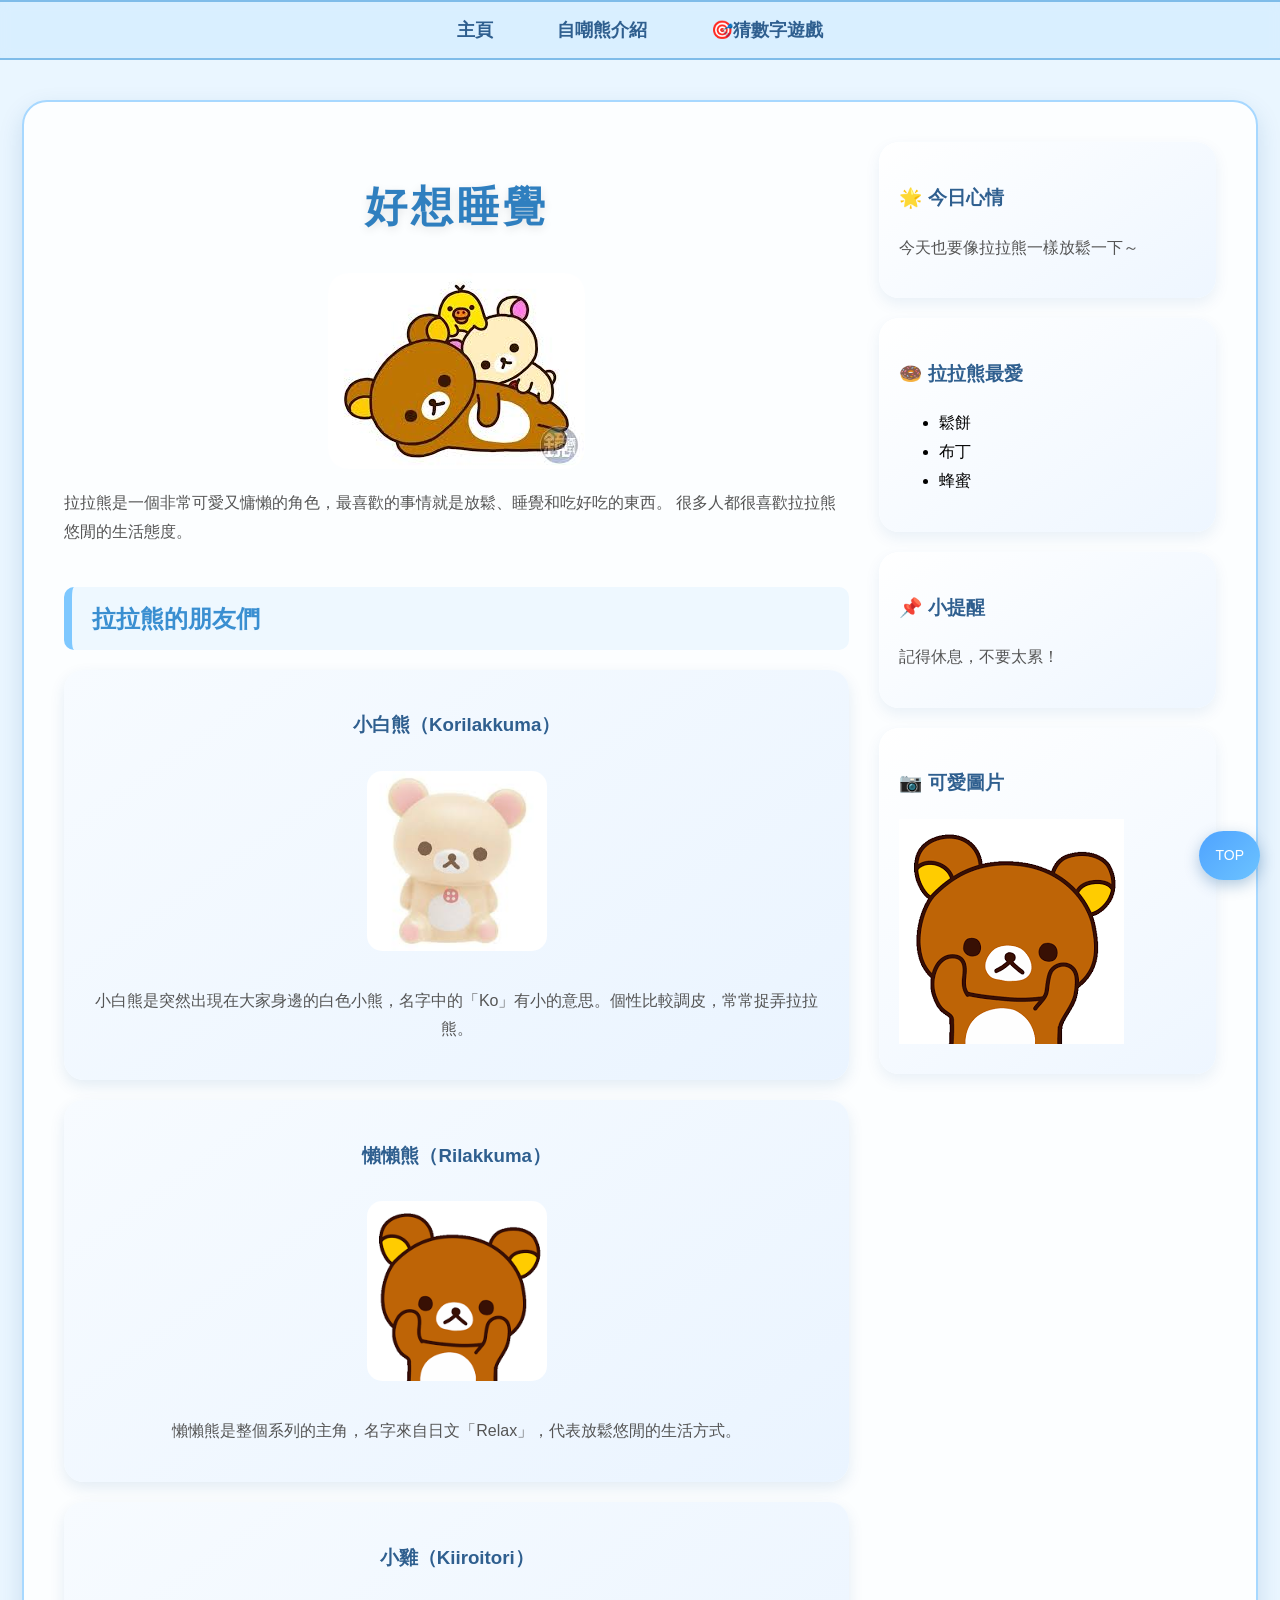
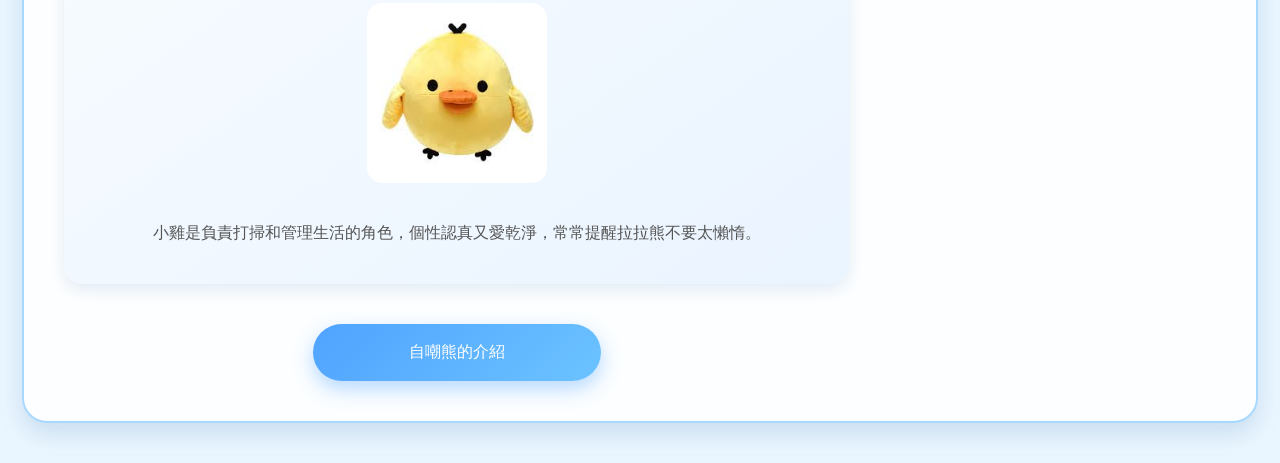
==== commit c0d98377: "complete" ====
--- a/index.html
+++ b/index.html
@@ -15,11 +15,9 @@
 <header>
   <nav>
     <ul>
-      <li><a href="#">HOME</a></li>
-      <li><a href="#">ABOUT</a></li>
-      <li><a href="#">Draw</a></li>
-      <li><a href="guess.html">🎯 猜數字遊戲</a></li>
-      <li><a href="#">SNS</a></li>
+    <li><a href="index.html">主頁</a></li>
+    <li><a href="new place.html">自嘲熊介紹</a></li>
+    <li><a href="guess.html">🎯猜數字遊戲</a></li>
     </ul>
   </nav>
 </header>
